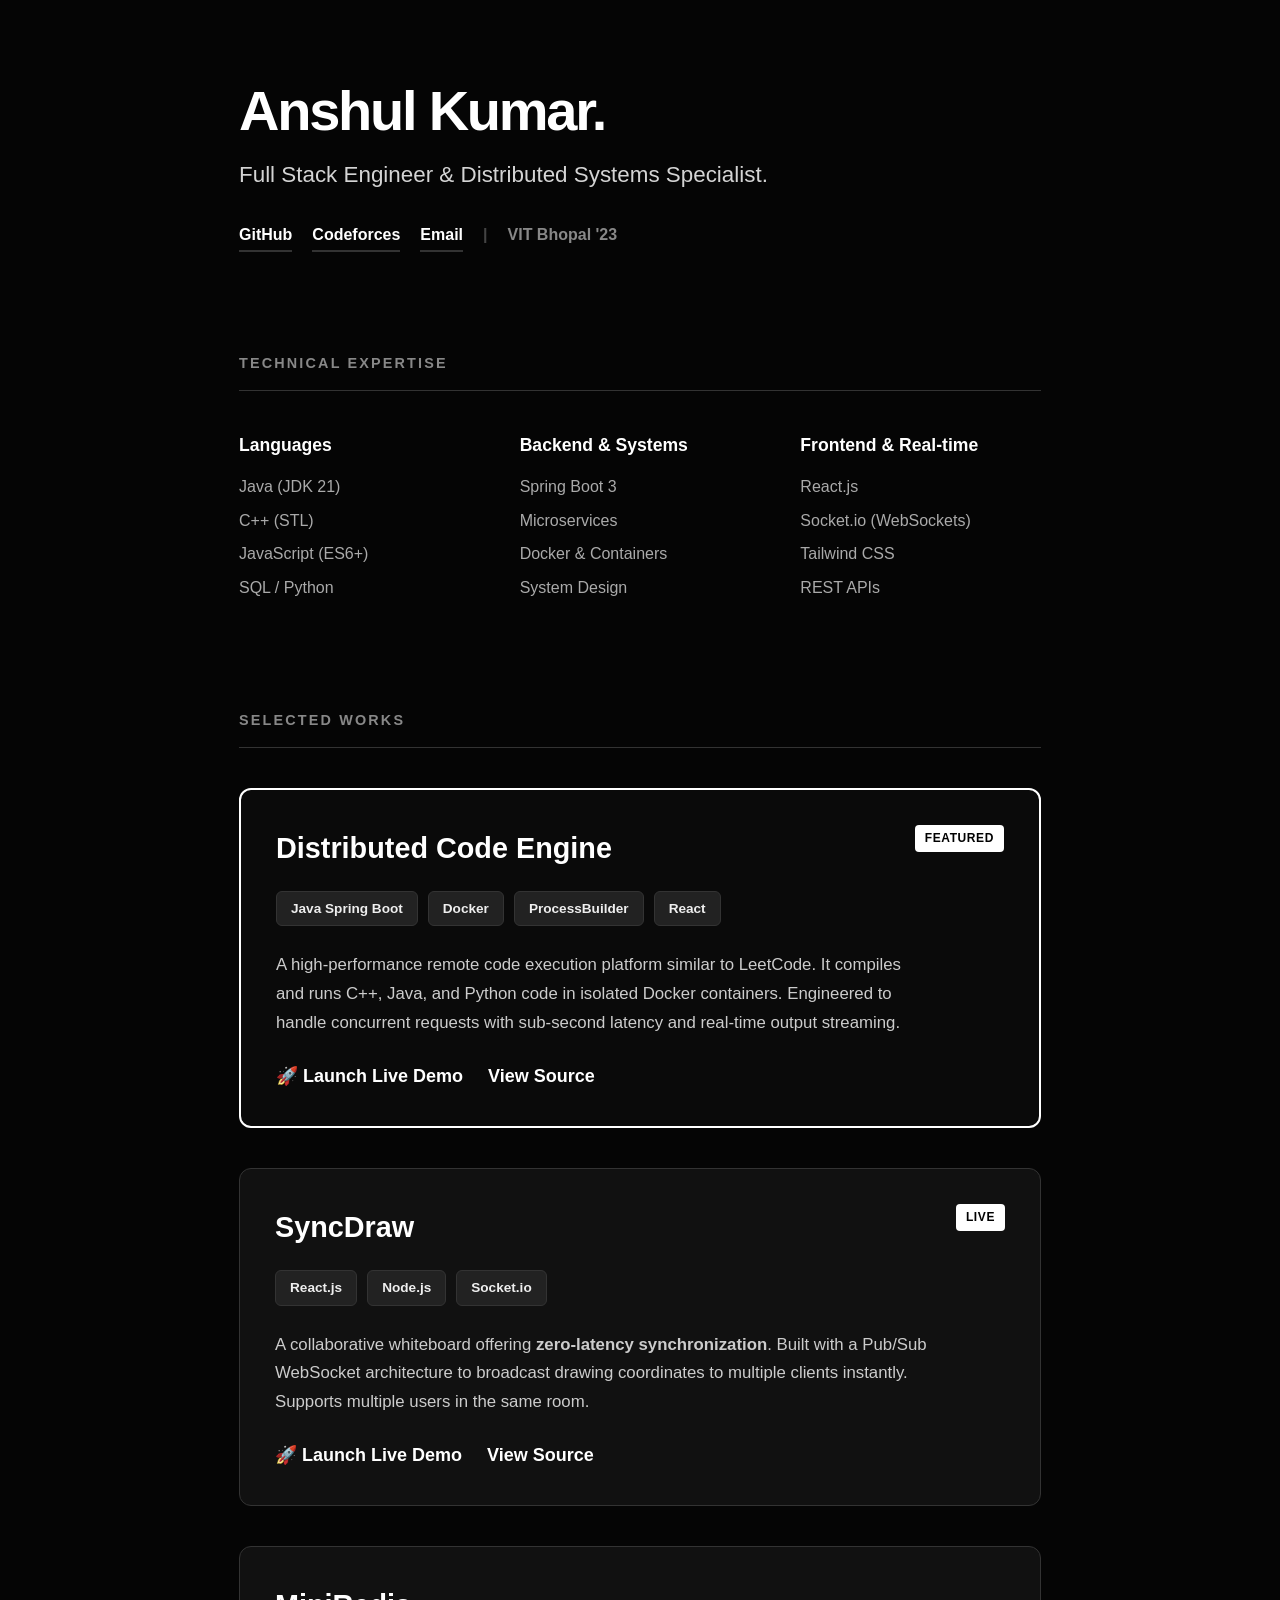
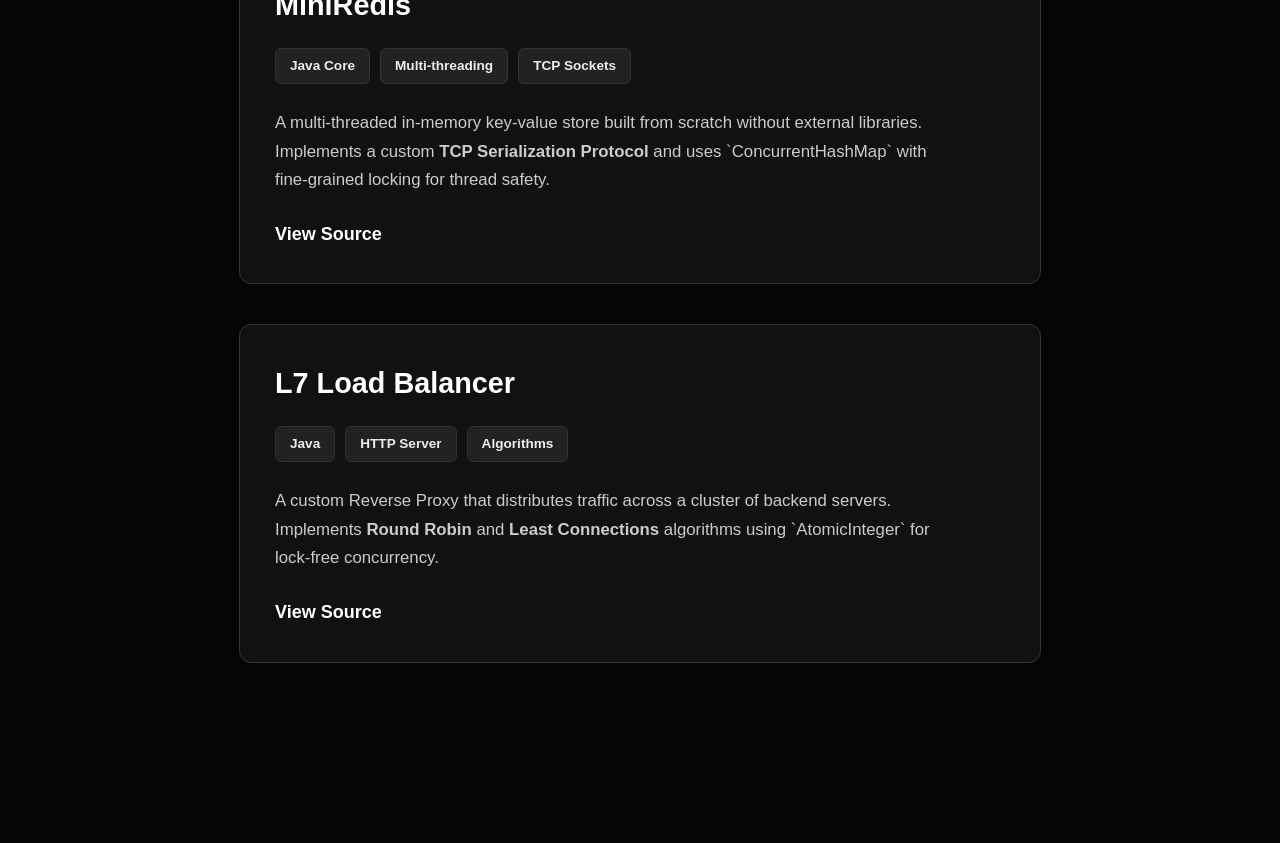
==== index.html @ cb2b5a04 "Add live links to projects" ====
<!DOCTYPE html>
<html lang="en">
<head>
    <meta charset="UTF-8">
    <meta name="viewport" content="width=device-width, initial-scale=1.0">
    <title>Anshul Kumar | Systems Engineer</title>
    <style>
        :root {
            /* HIGH CONTRAST THEME */
            --bg: #050505;
            --surface: #111111;
            --text-main: #ffffff;
            --text-secondary: #d4d4d4; /* Lighter grey for better visibility */
            --border: #333333;
            --accent: #ffffff; /* Stark white accent */
        }
        
        * { box-sizing: border-box; }

        body {
            background-color: var(--bg);
            color: var(--text-main);
            /* SYSTEM FONTS - THICKER WEIGHTS */
            font-family: -apple-system, BlinkMacSystemFont, "Segoe UI", Roboto, Helvetica, Arial, sans-serif;
            margin: 0;
            line-height: 1.6;
            font-size: 18px; /* Bigger base size */
            -webkit-font-smoothing: antialiased;
        }

        .container {
            max-width: 850px;
            margin: 0 auto;
            padding: 80px 24px;
        }

        /* --- HERO SECTION --- */
        header { margin-bottom: 100px; }
        
        h1 { 
            font-size: 3.5rem; 
            letter-spacing: -0.04em; 
            margin: 0 0 15px 0; 
            font-weight: 800; /* Extra Bold */
            line-height: 1.1;
        }

        .role {
            font-size: 1.4rem;
            color: var(--text-secondary);
            margin-bottom: 30px;
            font-weight: 500;
        }

        .social-row {
            display: flex;
            gap: 20px;
            font-size: 1rem;
            font-weight: 600;
        }

        .social-link {
            color: var(--text-main);
            text-decoration: none;
            border-bottom: 2px solid #333;
            padding-bottom: 2px;
            transition: border-color 0.2s;
        }
        .social-link:hover { border-color: #fff; }

        /* --- SECTIONS --- */
        section { margin-bottom: 100px; }
        
        h2 {
            font-size: 0.9rem;
            text-transform: uppercase;
            letter-spacing: 0.15em;
            color: #888;
            margin-bottom: 40px;
            border-bottom: 1px solid #333;
            padding-bottom: 15px;
            font-weight: 700;
        }

        /* --- SKILLS GRID (Categorized) --- */
        .skills-container {
            display: grid;
            grid-template-columns: repeat(auto-fit, minmax(200px, 1fr));
            gap: 40px;
        }
        .skill-group h3 {
            font-size: 1.1rem;
            margin: 0 0 15px 0;
            color: #fff;
        }
        .skill-list {
            list-style: none;
            padding: 0;
            margin: 0;
            color: #aaa;
            font-size: 1rem;
        }
        .skill-list li { margin-bottom: 8px; }

        /* --- PROJECTS (WIDE CARDS) --- */
        .project-list {
            display: flex;
            flex-direction: column;
            gap: 40px;
        }

        .project-card {
            background: var(--surface);
            border: 1px solid var(--border);
            padding: 35px;
            border-radius: 12px;
            transition: transform 0.2s ease;
        }

        /* FEATURED PROJECT STYLE */
        .project-card.featured {
            border: 2px solid #fff; /* White border for emphasis */
            background: #0a0a0a;
        }

        .project-header {
            display: flex;
            justify-content: space-between;
            align-items: flex-start;
            margin-bottom: 20px;
            flex-wrap: wrap;
            gap: 10px;
        }

        .project-title {
            font-size: 1.8rem;
            font-weight: 700;
            margin: 0;
            color: #fff;
        }

        .badge {
            background: #fff;
            color: #000;
            padding: 4px 10px;
            border-radius: 4px;
            font-size: 0.75rem;
            font-weight: 800;
            text-transform: uppercase;
            letter-spacing: 0.05em;
        }

        .project-desc {
            font-size: 1.05rem; /* Larger reading text */
            color: #ccc; /* High contrast grey */
            margin-bottom: 25px;
            max-width: 90%;
            line-height: 1.7;
        }

        /* TECH STACK TAGS */
        .tags {
            display: flex;
            flex-wrap: wrap;
            gap: 10px;
            margin-bottom: 25px;
        }
        .tag {
            background: #222;
            color: #eee;
            padding: 6px 14px;
            border-radius: 6px;
            font-size: 0.85rem;
            font-weight: 600;
            border: 1px solid #333;
        }

        /* LINKS */
        .links {
            display: flex;
            gap: 25px;
            font-weight: 700;
        }
        .links a {
            color: #fff;
            text-decoration: none;
            display: flex;
            align-items: center;
            gap: 5px;
        }
        .links a:hover { text-decoration: underline; }

        /* MOBILE TWEAKS */
        @media (max-width: 600px) {
            h1 { font-size: 2.5rem; }
            .project-header { flex-direction: column; }
        }

    </style>
</head>
<body>

<div class="container">

    <header>
        <h1>Anshul Kumar.</h1>
        <div class="role">Full Stack Engineer & Distributed Systems Specialist.</div>
        
        <div class="social-row">
            <a href="https://github.com/anshullakra007" class="social-link" target="_blank">GitHub</a>
            <a href="https://codeforces.com/profile/anshullakra8" class="social-link" target="_blank">Codeforces</a>
            <a href="mailto:anshul.23bcy10237@vitbhopal.ac.in" class="social-link">Email</a>
            <span style="color: #444;">|</span>
            <span style="color: #888;">VIT Bhopal '23</span>
        </div>
    </header>

    <section>
        <h2>Technical Expertise</h2>
        <div class="skills-container">
            <div class="skill-group">
                <h3>Languages</h3>
                <ul class="skill-list">
                    <li>Java (JDK 21)</li>
                    <li>C++ (STL)</li>
                    <li>JavaScript (ES6+)</li>
                    <li>SQL / Python</li>
                </ul>
            </div>
            <div class="skill-group">
                <h3>Backend & Systems</h3>
                <ul class="skill-list">
                    <li>Spring Boot 3</li>
                    <li>Microservices</li>
                    <li>Docker & Containers</li>
                    <li>System Design</li>
                </ul>
            </div>
            <div class="skill-group">
                <h3>Frontend & Real-time</h3>
                <ul class="skill-list">
                    <li>React.js</li>
                    <li>Socket.io (WebSockets)</li>
                    <li>Tailwind CSS</li>
                    <li>REST APIs</li>
                </ul>
            </div>
        </div>
    </section>

    <section>
        <h2>Selected Works</h2>
        <div class="project-list">

            <div class="project-card featured">
                <div class="project-header">
                    <h3 class="project-title">Distributed Code Engine</h3>
                    <span class="badge">Featured</span>
                </div>
                <div class="tags">
                    <span class="tag">Java Spring Boot</span>
                    <span class="tag">Docker</span>
                    <span class="tag">ProcessBuilder</span>
                    <span class="tag">React</span>
                </div>
                <p class="project-desc">
                    A high-performance remote code execution platform similar to LeetCode. 
                    It compiles and runs C++, Java, and Python code in isolated Docker containers. 
                    Engineered to handle concurrent requests with sub-second latency and real-time output streaming.
                </p>
                <div class="links">
                    <a href="https://distributed-code-execution-engine.vercel.app/" target="_blank">🚀 Launch Live Demo</a>
                    <a href="https://github.com/anshullakra007/Distributed-Code-Execution-Engine" target="_blank">View Source</a>
                </div>
            </div>

            <div class="project-card">
                <div class="project-header">
                    <h3 class="project-title">SyncDraw</h3>
                    <span class="badge">Live</span>
                </div>
                <div class="tags">
                    <span class="tag">React.js</span>
                    <span class="tag">Node.js</span>
                    <span class="tag">Socket.io</span>
                </div>
                <p class="project-desc">
                    A collaborative whiteboard offering <strong>zero-latency synchronization</strong>. 
                    Built with a Pub/Sub WebSocket architecture to broadcast drawing coordinates to multiple clients instantly.
                    Supports multiple users in the same room.
                </p>
                <div class="links">
                    <a href="https://sync-draw-eight.vercel.app/" target="_blank">🚀 Launch Live Demo</a>
                    <a href="https://github.com/anshullakra007/syncdraw" target="_blank">View Source</a>
                </div>
            </div>

            <div class="project-card">
                <div class="project-header">
                    <h3 class="project-title">MiniRedis</h3>
                </div>
                <div class="tags">
                    <span class="tag">Java Core</span>
                    <span class="tag">Multi-threading</span>
                    <span class="tag">TCP Sockets</span>
                </div>
                <p class="project-desc">
                    A multi-threaded in-memory key-value store built from scratch without external libraries. 
                    Implements a custom <strong>TCP Serialization Protocol</strong> and uses `ConcurrentHashMap` with fine-grained locking for thread safety.
                </p>
                <div class="links">
                    <a href="https://github.com/anshullakra007/MiniRedis" target="_blank">View Source</a>
                </div>
            </div>

            <div class="project-card">
                <div class="project-header">
                    <h3 class="project-title">L7 Load Balancer</h3>
                </div>
                <div class="tags">
                    <span class="tag">Java</span>
                    <span class="tag">HTTP Server</span>
                    <span class="tag">Algorithms</span>
                </div>
                <p class="project-desc">
                    A custom Reverse Proxy that distributes traffic across a cluster of backend servers.
                    Implements <strong>Round Robin</strong> and <strong>Least Connections</strong> algorithms using `AtomicInteger` for lock-free concurrency.
                </p>
                <div class="links">
                    <a href="https://github.com/anshullakra007/LoadBalancer" target="_blank">View Source</a>
                </div>
            </div>

        </div>
    </section>

</div>

</body>
</html>
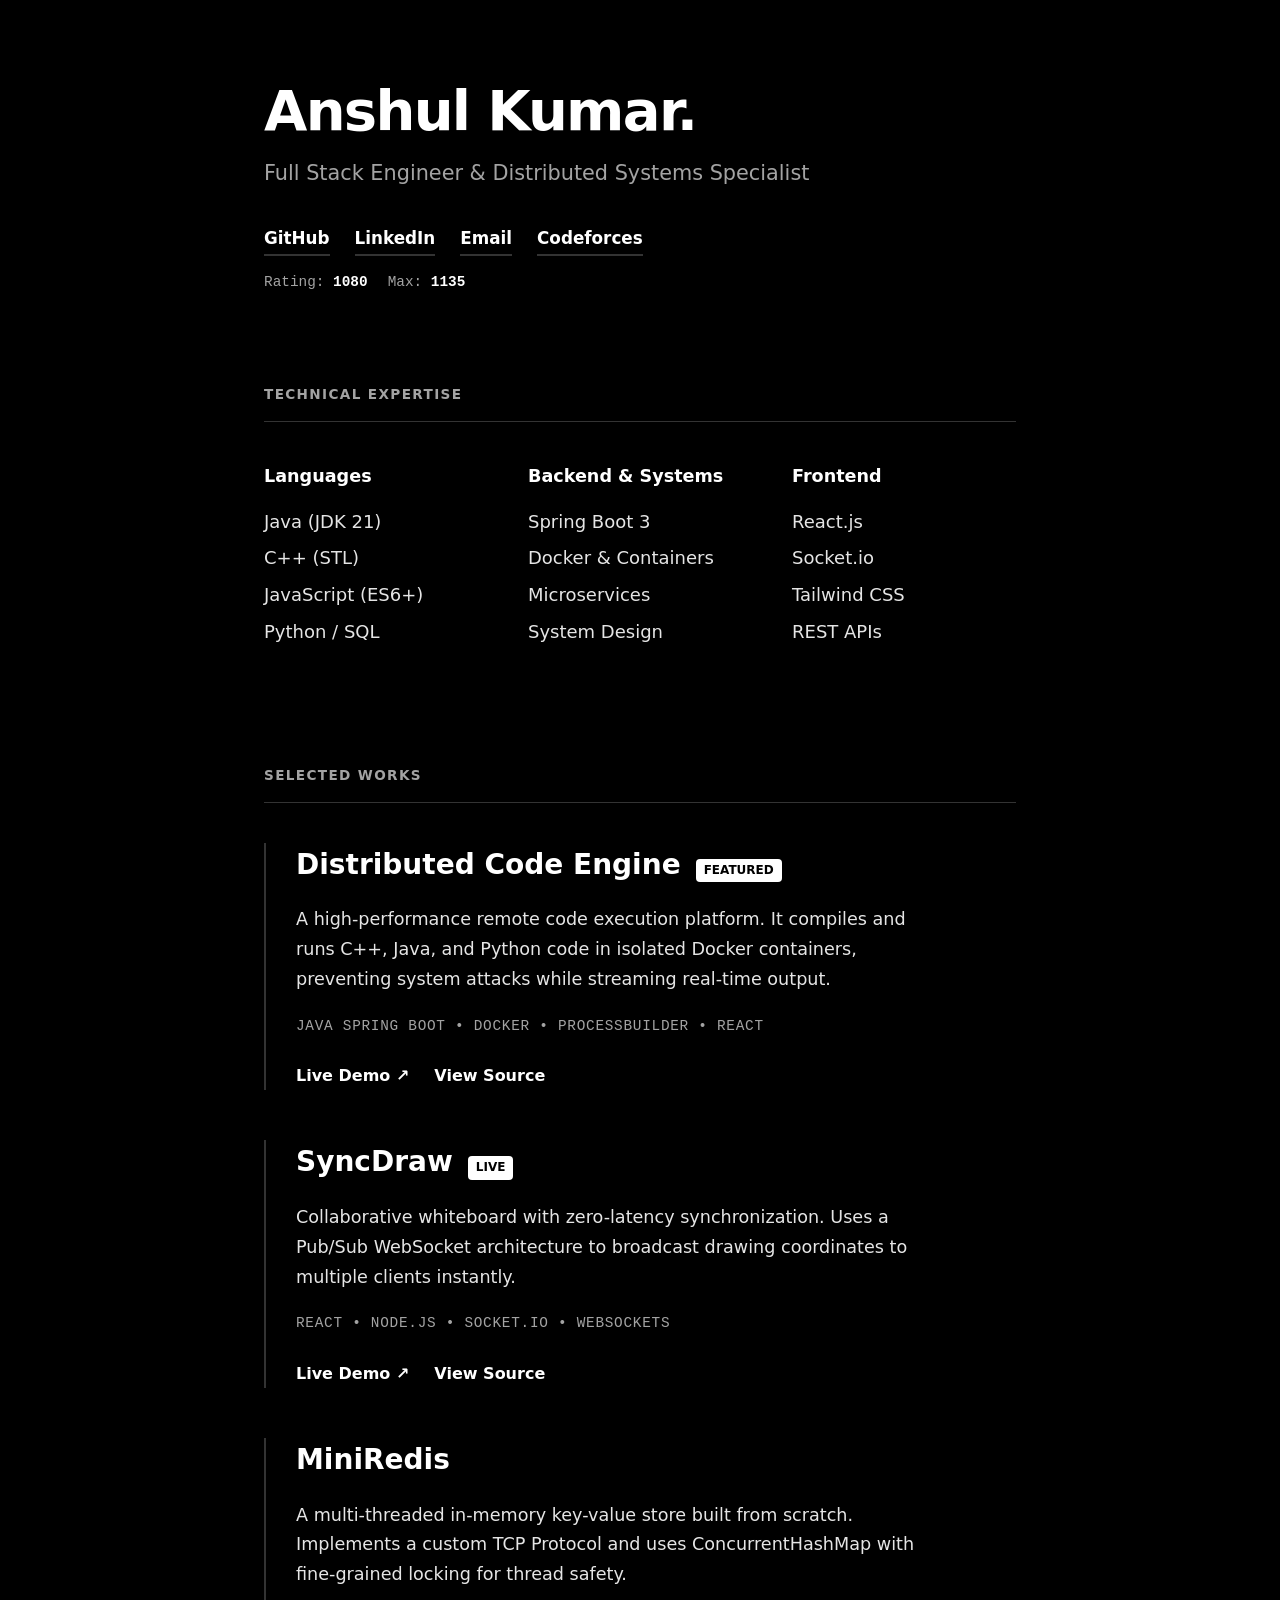
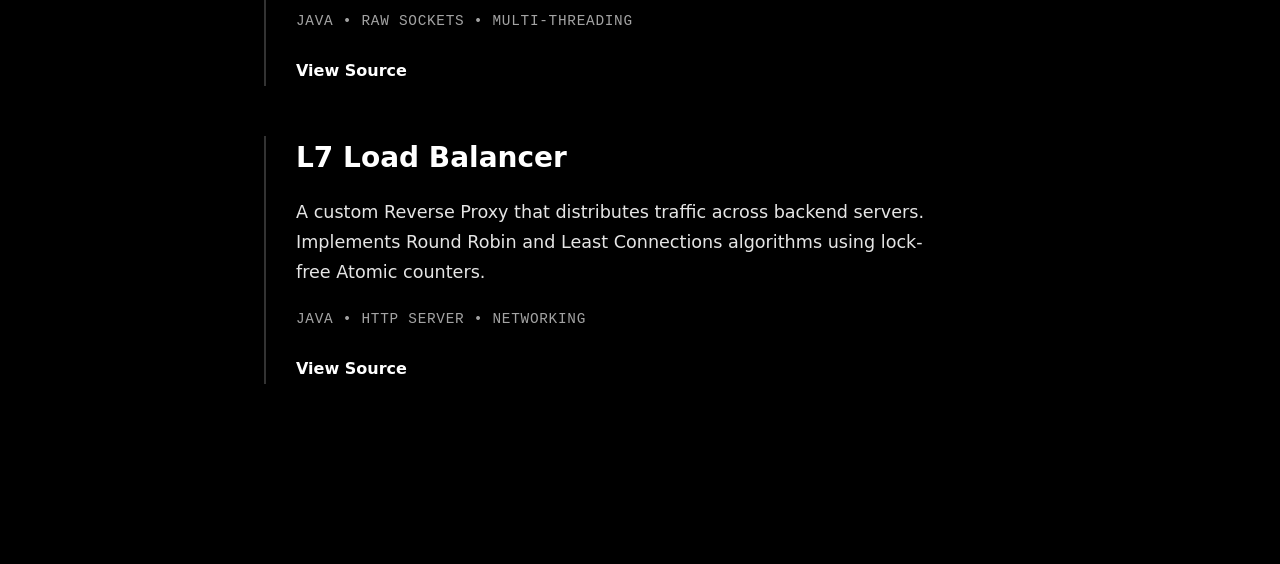
==== commit a63f71f5: "Add live links to projects" ====
--- a/index.html
+++ b/index.html
@@ -6,13 +6,14 @@
     <title>Anshul Kumar | Systems Engineer</title>
     <style>
         :root {
-            /* HIGH CONTRAST THEME */
-            --bg: #050505;
+            /* PURE MONOCHROME THEME */
+            --bg: #000000;
             --surface: #111111;
             --text-main: #ffffff;
-            --text-secondary: #d4d4d4; /* Lighter grey for better visibility */
+            --text-secondary: #e5e5e5; /* Brightened for readability */
+            --text-muted: #a3a3a3;
             --border: #333333;
-            --accent: #ffffff; /* Stark white accent */
+            --accent: #ffffff;
         }
         
         * { box-sizing: border-box; }
@@ -20,42 +21,53 @@
         body {
             background-color: var(--bg);
             color: var(--text-main);
-            /* SYSTEM FONTS - THICKER WEIGHTS */
-            font-family: -apple-system, BlinkMacSystemFont, "Segoe UI", Roboto, Helvetica, Arial, sans-serif;
+            /* SYSTEM FONTS - OPTIMIZED FOR READABILITY */
+            font-family: system-ui, -apple-system, BlinkMacSystemFont, "Segoe UI", Roboto, sans-serif;
             margin: 0;
             line-height: 1.6;
-            font-size: 18px; /* Bigger base size */
+            font-size: 18px;
             -webkit-font-smoothing: antialiased;
+            -moz-osx-font-smoothing: grayscale;
         }
 
         .container {
-            max-width: 850px;
+            max-width: 800px;
             margin: 0 auto;
             padding: 80px 24px;
         }
 
-        /* --- HERO SECTION --- */
-        header { margin-bottom: 100px; }
+        /* --- TYPOGRAPHY UTILS --- */
+        h1, h2, h3 { color: var(--text-main); margin: 0; }
+        
+        /* Forces thicker text globally */
+        p, li, span, div { font-weight: 500; } 
+        h1 { font-weight: 800; }
+        h2 { font-weight: 700; }
+        h3 { font-weight: 700; }
+
+        /* --- HEADER --- */
+        header { margin-bottom: 90px; }
         
         h1 { 
             font-size: 3.5rem; 
-            letter-spacing: -0.04em; 
-            margin: 0 0 15px 0; 
-            font-weight: 800; /* Extra Bold */
+            letter-spacing: -0.03em; 
+            margin-bottom: 15px; 
             line-height: 1.1;
         }
 
         .role {
-            font-size: 1.4rem;
-            color: var(--text-secondary);
-            margin-bottom: 30px;
+            font-size: 1.3rem;
+            color: var(--text-muted);
+            margin-bottom: 35px;
             font-weight: 500;
         }
 
+        /* CONTACT LINKS ROW */
         .social-row {
             display: flex;
-            gap: 20px;
-            font-size: 1rem;
+            flex-wrap: wrap;
+            gap: 25px;
+            font-size: 1.05rem;
             font-weight: 600;
         }
 
@@ -68,132 +80,118 @@
         }
         .social-link:hover { border-color: #fff; }
 
+        /* CODEFORCES LIVE STATS */
+        .cf-stats {
+            margin-top: 15px;
+            font-size: 0.9rem;
+            color: var(--text-muted);
+            display: flex;
+            gap: 20px;
+            font-family: monospace; /* Monospace specifically for data */
+        }
+        .stat-value { color: var(--text-main); font-weight: 700; }
+
         /* --- SECTIONS --- */
         section { margin-bottom: 100px; }
         
         h2 {
-            font-size: 0.9rem;
+            font-size: 0.85rem;
             text-transform: uppercase;
-            letter-spacing: 0.15em;
-            color: #888;
+            letter-spacing: 0.1em;
+            color: var(--text-muted);
             margin-bottom: 40px;
             border-bottom: 1px solid #333;
             padding-bottom: 15px;
-            font-weight: 700;
-        }
-
-        /* --- SKILLS GRID (Categorized) --- */
-        .skills-container {
+        }
+
+        /* --- SKILLS --- */
+        .skills-grid {
             display: grid;
-            grid-template-columns: repeat(auto-fit, minmax(200px, 1fr));
+            grid-template-columns: repeat(auto-fit, minmax(220px, 1fr));
             gap: 40px;
         }
-        .skill-group h3 {
+        .skill-category h3 {
             font-size: 1.1rem;
-            margin: 0 0 15px 0;
-            color: #fff;
+            margin-bottom: 15px;
         }
         .skill-list {
             list-style: none;
             padding: 0;
-            margin: 0;
-            color: #aaa;
-            font-size: 1rem;
+            color: var(--text-secondary);
         }
         .skill-list li { margin-bottom: 8px; }
 
-        /* --- PROJECTS (WIDE CARDS) --- */
+        /* --- PROJECTS --- */
         .project-list {
             display: flex;
             flex-direction: column;
-            gap: 40px;
+            gap: 50px;
         }
 
         .project-card {
-            background: var(--surface);
-            border: 1px solid var(--border);
-            padding: 35px;
-            border-radius: 12px;
-            transition: transform 0.2s ease;
-        }
-
-        /* FEATURED PROJECT STYLE */
-        .project-card.featured {
-            border: 2px solid #fff; /* White border for emphasis */
-            background: #0a0a0a;
+            /* Minimalist Card: No background, just clean layout */
+            border-left: 2px solid #333;
+            padding-left: 30px;
+            transition: border-color 0.2s;
+        }
+        
+        .project-card:hover {
+            border-left-color: #fff;
         }
 
         .project-header {
             display: flex;
-            justify-content: space-between;
-            align-items: flex-start;
-            margin-bottom: 20px;
-            flex-wrap: wrap;
-            gap: 10px;
-        }
-
-        .project-title {
-            font-size: 1.8rem;
-            font-weight: 700;
-            margin: 0;
-            color: #fff;
-        }
-
-        .badge {
+            align-items: baseline;
+            gap: 15px;
+            margin-bottom: 15px;
+        }
+
+        .project-title { font-size: 1.75rem; }
+        
+        .featured-badge {
+            font-size: 0.75rem;
             background: #fff;
             color: #000;
-            padding: 4px 10px;
+            padding: 2px 8px;
             border-radius: 4px;
-            font-size: 0.75rem;
             font-weight: 800;
             text-transform: uppercase;
+        }
+
+        .project-desc {
+            font-size: 1.1rem;
+            color: var(--text-secondary); /* High contrast */
+            margin-bottom: 20px;
+            max-width: 650px;
+            line-height: 1.7;
+        }
+
+        .tech-stack {
+            font-size: 0.9rem;
+            font-family: monospace;
+            color: var(--text-muted);
+            margin-bottom: 25px;
+            text-transform: uppercase;
             letter-spacing: 0.05em;
         }
 
-        .project-desc {
-            font-size: 1.05rem; /* Larger reading text */
-            color: #ccc; /* High contrast grey */
-            margin-bottom: 25px;
-            max-width: 90%;
-            line-height: 1.7;
-        }
-
-        /* TECH STACK TAGS */
-        .tags {
-            display: flex;
-            flex-wrap: wrap;
-            gap: 10px;
-            margin-bottom: 25px;
-        }
-        .tag {
-            background: #222;
-            color: #eee;
-            padding: 6px 14px;
-            border-radius: 6px;
-            font-size: 0.85rem;
-            font-weight: 600;
-            border: 1px solid #333;
-        }
-
-        /* LINKS */
         .links {
             display: flex;
             gap: 25px;
+        }
+        .link-btn {
+            color: var(--text-main);
+            text-decoration: none;
             font-weight: 700;
-        }
-        .links a {
-            color: #fff;
-            text-decoration: none;
-            display: flex;
-            align-items: center;
-            gap: 5px;
-        }
-        .links a:hover { text-decoration: underline; }
-
-        /* MOBILE TWEAKS */
+            font-size: 1rem;
+            border-bottom: 2px solid transparent;
+        }
+        .link-btn:hover { border-bottom-color: #fff; }
+        
+        /* Mobile adjustment */
         @media (max-width: 600px) {
             h1 { font-size: 2.5rem; }
-            .project-header { flex-direction: column; }
+            .project-card { padding-left: 20px; border-left-width: 2px; }
         }
 
     </style>
@@ -204,43 +202,47 @@
 
     <header>
         <h1>Anshul Kumar.</h1>
-        <div class="role">Full Stack Engineer & Distributed Systems Specialist.</div>
+        <div class="role">Full Stack Engineer & Distributed Systems Specialist</div>
         
         <div class="social-row">
             <a href="https://github.com/anshullakra007" class="social-link" target="_blank">GitHub</a>
+            <a href="https://www.linkedin.com/in/anshulkumar07/" class="social-link" target="_blank">LinkedIn</a>
+            <a href="mailto:anshullakra8@gmail.com" class="social-link">Email</a>
             <a href="https://codeforces.com/profile/anshullakra8" class="social-link" target="_blank">Codeforces</a>
-            <a href="mailto:anshul.23bcy10237@vitbhopal.ac.in" class="social-link">Email</a>
-            <span style="color: #444;">|</span>
-            <span style="color: #888;">VIT Bhopal '23</span>
+        </div>
+
+        <div class="cf-stats">
+            <span>Rating: <span id="cf-rating" class="stat-value">Loading...</span></span>
+            <span>Max: <span id="cf-max" class="stat-value">-</span></span>
         </div>
     </header>
 
     <section>
         <h2>Technical Expertise</h2>
-        <div class="skills-container">
-            <div class="skill-group">
+        <div class="skills-grid">
+            <div class="skill-category">
                 <h3>Languages</h3>
                 <ul class="skill-list">
                     <li>Java (JDK 21)</li>
                     <li>C++ (STL)</li>
                     <li>JavaScript (ES6+)</li>
-                    <li>SQL / Python</li>
+                    <li>Python / SQL</li>
                 </ul>
             </div>
-            <div class="skill-group">
+            <div class="skill-category">
                 <h3>Backend & Systems</h3>
                 <ul class="skill-list">
                     <li>Spring Boot 3</li>
+                    <li>Docker & Containers</li>
                     <li>Microservices</li>
-                    <li>Docker & Containers</li>
                     <li>System Design</li>
                 </ul>
             </div>
-            <div class="skill-group">
-                <h3>Frontend & Real-time</h3>
+            <div class="skill-category">
+                <h3>Frontend</h3>
                 <ul class="skill-list">
                     <li>React.js</li>
-                    <li>Socket.io (WebSockets)</li>
+                    <li>Socket.io</li>
                     <li>Tailwind CSS</li>
                     <li>REST APIs</li>
                 </ul>
@@ -252,46 +254,33 @@
         <h2>Selected Works</h2>
         <div class="project-list">
 
-            <div class="project-card featured">
+            <div class="project-card">
                 <div class="project-header">
                     <h3 class="project-title">Distributed Code Engine</h3>
-                    <span class="badge">Featured</span>
-                </div>
-                <div class="tags">
-                    <span class="tag">Java Spring Boot</span>
-                    <span class="tag">Docker</span>
-                    <span class="tag">ProcessBuilder</span>
-                    <span class="tag">React</span>
+                    <span class="featured-badge">Featured</span>
                 </div>
                 <p class="project-desc">
-                    A high-performance remote code execution platform similar to LeetCode. 
-                    It compiles and runs C++, Java, and Python code in isolated Docker containers. 
-                    Engineered to handle concurrent requests with sub-second latency and real-time output streaming.
+                    A high-performance remote code execution platform. It compiles and runs C++, Java, and Python code in isolated Docker containers, preventing system attacks while streaming real-time output.
                 </p>
+                <div class="tech-stack">Java Spring Boot • Docker • ProcessBuilder • React</div>
                 <div class="links">
-                    <a href="https://distributed-code-execution-engine.vercel.app/" target="_blank">🚀 Launch Live Demo</a>
-                    <a href="https://github.com/anshullakra007/Distributed-Code-Execution-Engine" target="_blank">View Source</a>
+                    <a href="https://distributed-code-execution-engine.vercel.app/" target="_blank" class="link-btn">Live Demo ↗</a>
+                    <a href="https://github.com/anshullakra007/Distributed-Code-Execution-Engine" target="_blank" class="link-btn">View Source</a>
                 </div>
             </div>
 
             <div class="project-card">
                 <div class="project-header">
                     <h3 class="project-title">SyncDraw</h3>
-                    <span class="badge">Live</span>
-                </div>
-                <div class="tags">
-                    <span class="tag">React.js</span>
-                    <span class="tag">Node.js</span>
-                    <span class="tag">Socket.io</span>
+                    <span class="featured-badge">Live</span>
                 </div>
                 <p class="project-desc">
-                    A collaborative whiteboard offering <strong>zero-latency synchronization</strong>. 
-                    Built with a Pub/Sub WebSocket architecture to broadcast drawing coordinates to multiple clients instantly.
-                    Supports multiple users in the same room.
+                    Collaborative whiteboard with zero-latency synchronization. Uses a Pub/Sub WebSocket architecture to broadcast drawing coordinates to multiple clients instantly.
                 </p>
+                <div class="tech-stack">React • Node.js • Socket.io • WebSockets</div>
                 <div class="links">
-                    <a href="https://sync-draw-eight.vercel.app/" target="_blank">🚀 Launch Live Demo</a>
-                    <a href="https://github.com/anshullakra007/syncdraw" target="_blank">View Source</a>
+                    <a href="https://sync-draw-eight.vercel.app/" target="_blank" class="link-btn">Live Demo ↗</a>
+                    <a href="https://github.com/anshullakra007/syncdraw" target="_blank" class="link-btn">View Source</a>
                 </div>
             </div>
 
@@ -299,17 +288,12 @@
                 <div class="project-header">
                     <h3 class="project-title">MiniRedis</h3>
                 </div>
-                <div class="tags">
-                    <span class="tag">Java Core</span>
-                    <span class="tag">Multi-threading</span>
-                    <span class="tag">TCP Sockets</span>
-                </div>
                 <p class="project-desc">
-                    A multi-threaded in-memory key-value store built from scratch without external libraries. 
-                    Implements a custom <strong>TCP Serialization Protocol</strong> and uses `ConcurrentHashMap` with fine-grained locking for thread safety.
+                    A multi-threaded in-memory key-value store built from scratch. Implements a custom TCP Protocol and uses ConcurrentHashMap with fine-grained locking for thread safety.
                 </p>
+                <div class="tech-stack">Java • Raw Sockets • Multi-threading</div>
                 <div class="links">
-                    <a href="https://github.com/anshullakra007/MiniRedis" target="_blank">View Source</a>
+                    <a href="https://github.com/anshullakra007/MiniRedis" target="_blank" class="link-btn">View Source</a>
                 </div>
             </div>
 
@@ -317,17 +301,12 @@
                 <div class="project-header">
                     <h3 class="project-title">L7 Load Balancer</h3>
                 </div>
-                <div class="tags">
-                    <span class="tag">Java</span>
-                    <span class="tag">HTTP Server</span>
-                    <span class="tag">Algorithms</span>
-                </div>
                 <p class="project-desc">
-                    A custom Reverse Proxy that distributes traffic across a cluster of backend servers.
-                    Implements <strong>Round Robin</strong> and <strong>Least Connections</strong> algorithms using `AtomicInteger` for lock-free concurrency.
+                    A custom Reverse Proxy that distributes traffic across backend servers. Implements Round Robin and Least Connections algorithms using lock-free Atomic counters.
                 </p>
+                <div class="tech-stack">Java • HTTP Server • Networking</div>
                 <div class="links">
-                    <a href="https://github.com/anshullakra007/LoadBalancer" target="_blank">View Source</a>
+                    <a href="https://github.com/anshullakra007/LoadBalancer" target="_blank" class="link-btn">View Source</a>
                 </div>
             </div>
 
@@ -336,5 +315,24 @@
 
 </div>
 
+<script>
+    async function fetchCFStats() {
+        try {
+            const res = await fetch('https://codeforces.com/api/user.info?handles=anshullakra8');
+            const data = await res.json();
+            if(data.status === "OK") {
+                const user = data.result[0];
+                document.getElementById('cf-rating').innerText = user.rating || "N/A";
+                document.getElementById('cf-max').innerText = user.maxRating || "N/A";
+            }
+        } catch(err) {
+            console.error("Failed to fetch CF stats");
+            document.getElementById('cf-rating').innerText = "1080"; // Fallback based on your screenshot
+            document.getElementById('cf-max').innerText = "1135";
+        }
+    }
+    fetchCFStats();
+</script>
+
 </body>
 </html>
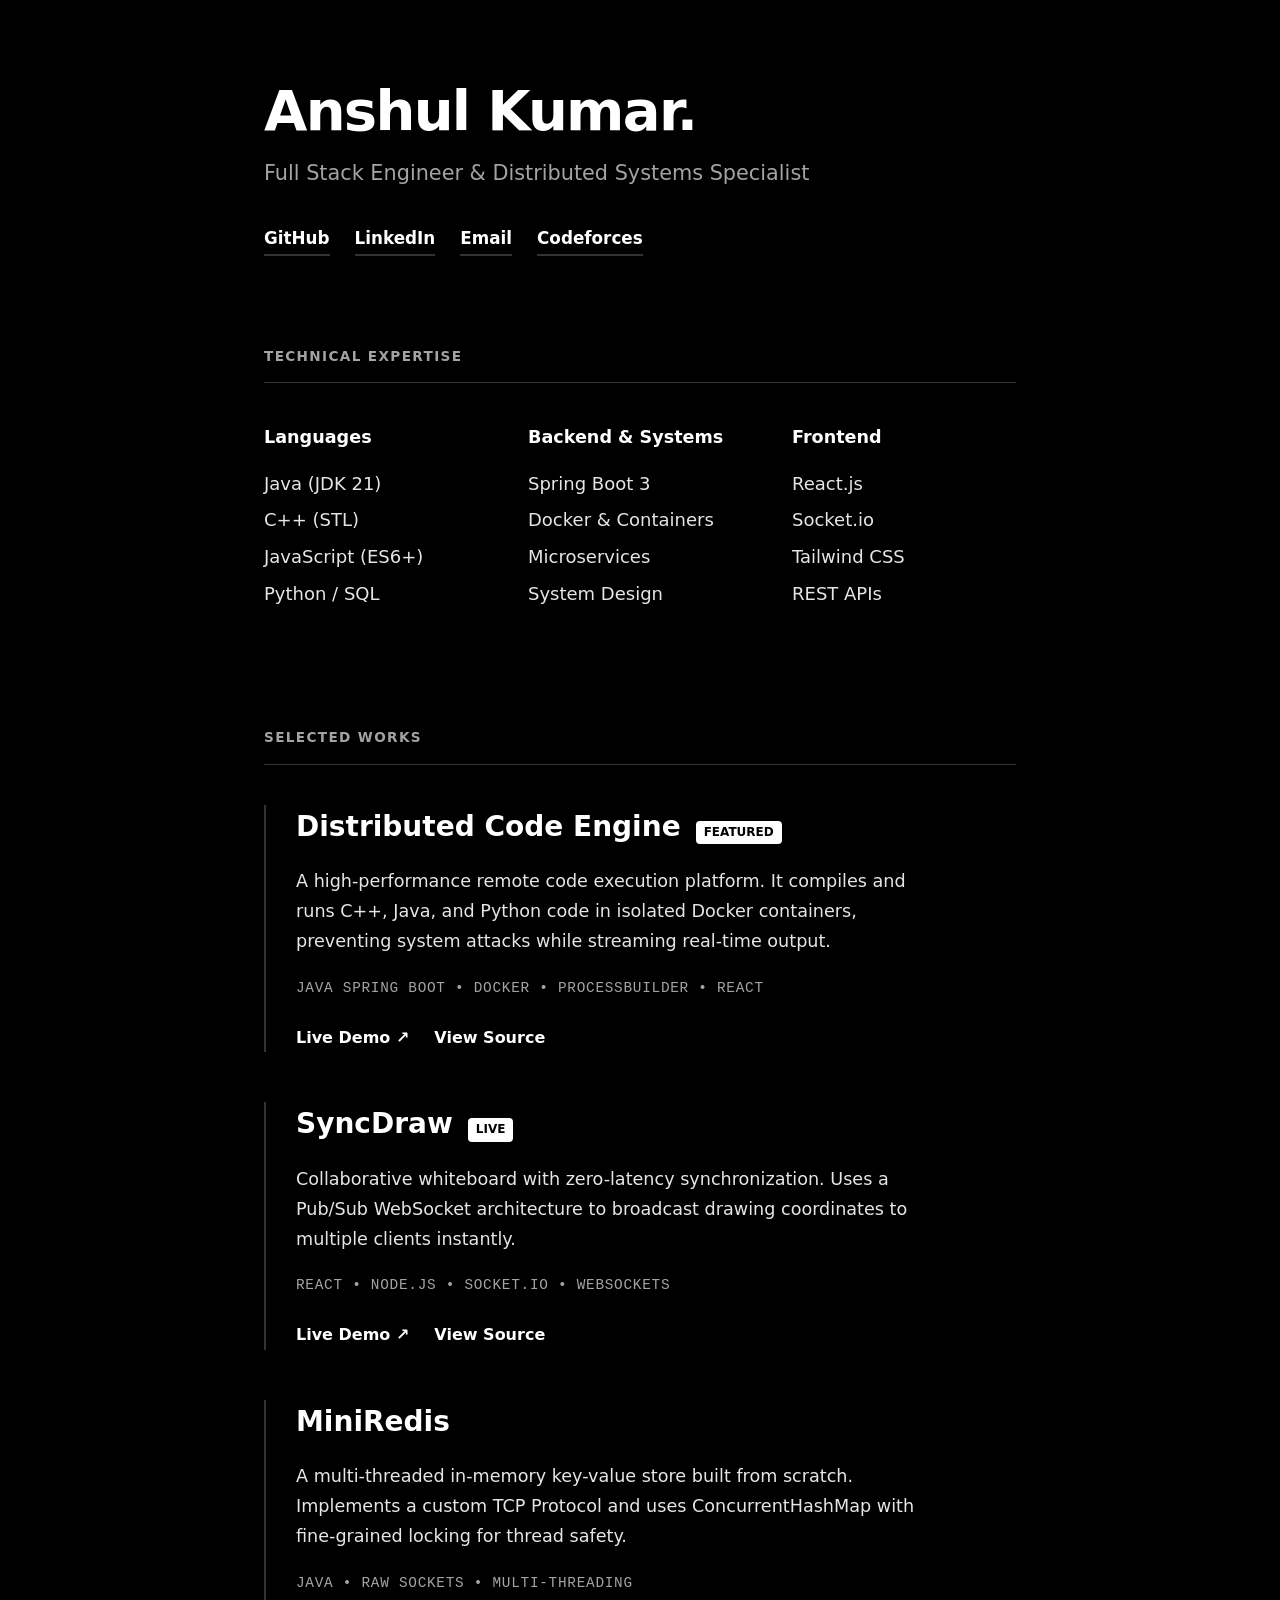
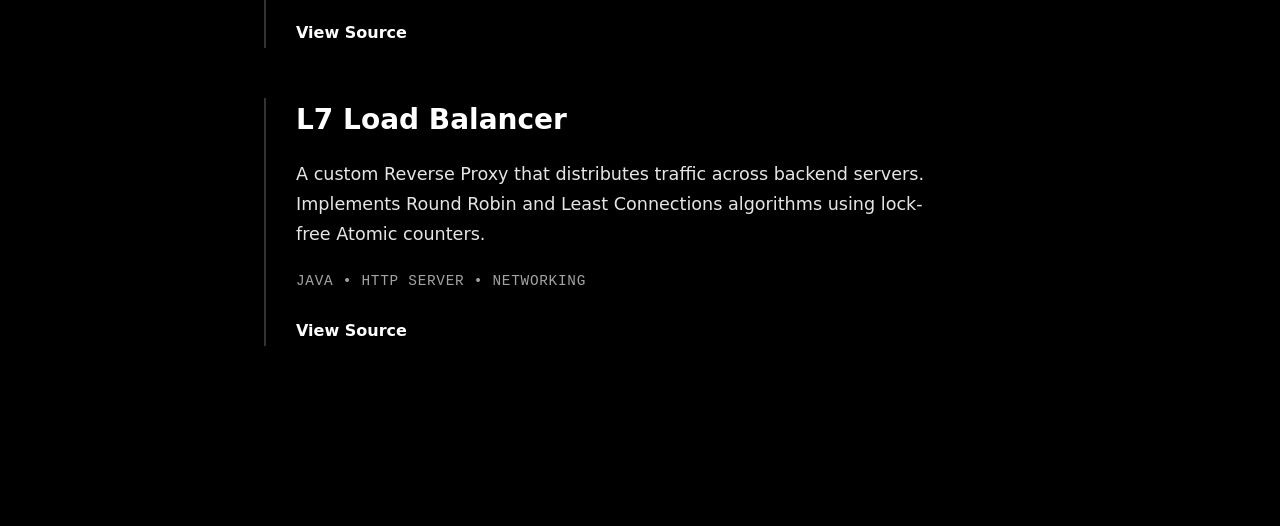
==== commit ee67d086: "Add live links to projects" ====
--- a/index.html
+++ b/index.html
@@ -10,7 +10,7 @@
             --bg: #000000;
             --surface: #111111;
             --text-main: #ffffff;
-            --text-secondary: #e5e5e5; /* Brightened for readability */
+            --text-secondary: #e5e5e5;
             --text-muted: #a3a3a3;
             --border: #333333;
             --accent: #ffffff;
@@ -21,7 +21,7 @@
         body {
             background-color: var(--bg);
             color: var(--text-main);
-            /* SYSTEM FONTS - OPTIMIZED FOR READABILITY */
+            /* THICKER SYSTEM FONTS */
             font-family: system-ui, -apple-system, BlinkMacSystemFont, "Segoe UI", Roboto, sans-serif;
             margin: 0;
             line-height: 1.6;
@@ -36,10 +36,10 @@
             padding: 80px 24px;
         }
 
-        /* --- TYPOGRAPHY UTILS --- */
+        /* --- TYPOGRAPHY --- */
         h1, h2, h3 { color: var(--text-main); margin: 0; }
         
-        /* Forces thicker text globally */
+        /* Force thicker weights for readability */
         p, li, span, div { font-weight: 500; } 
         h1 { font-weight: 800; }
         h2 { font-weight: 700; }
@@ -62,7 +62,7 @@
             font-weight: 500;
         }
 
-        /* CONTACT LINKS ROW */
+        /* CONTACT LINKS */
         .social-row {
             display: flex;
             flex-wrap: wrap;
@@ -79,17 +79,6 @@
             transition: border-color 0.2s;
         }
         .social-link:hover { border-color: #fff; }
-
-        /* CODEFORCES LIVE STATS */
-        .cf-stats {
-            margin-top: 15px;
-            font-size: 0.9rem;
-            color: var(--text-muted);
-            display: flex;
-            gap: 20px;
-            font-family: monospace; /* Monospace specifically for data */
-        }
-        .stat-value { color: var(--text-main); font-weight: 700; }
 
         /* --- SECTIONS --- */
         section { margin-bottom: 100px; }
@@ -129,7 +118,6 @@
         }
 
         .project-card {
-            /* Minimalist Card: No background, just clean layout */
             border-left: 2px solid #333;
             padding-left: 30px;
             transition: border-color 0.2s;
@@ -160,7 +148,7 @@
 
         .project-desc {
             font-size: 1.1rem;
-            color: var(--text-secondary); /* High contrast */
+            color: var(--text-secondary);
             margin-bottom: 20px;
             max-width: 650px;
             line-height: 1.7;
@@ -188,7 +176,6 @@
         }
         .link-btn:hover { border-bottom-color: #fff; }
         
-        /* Mobile adjustment */
         @media (max-width: 600px) {
             h1 { font-size: 2.5rem; }
             .project-card { padding-left: 20px; border-left-width: 2px; }
@@ -209,11 +196,6 @@
             <a href="https://www.linkedin.com/in/anshulkumar07/" class="social-link" target="_blank">LinkedIn</a>
             <a href="mailto:anshullakra8@gmail.com" class="social-link">Email</a>
             <a href="https://codeforces.com/profile/anshullakra8" class="social-link" target="_blank">Codeforces</a>
-        </div>
-
-        <div class="cf-stats">
-            <span>Rating: <span id="cf-rating" class="stat-value">Loading...</span></span>
-            <span>Max: <span id="cf-max" class="stat-value">-</span></span>
         </div>
     </header>
 
@@ -315,24 +297,5 @@
 
 </div>
 
-<script>
-    async function fetchCFStats() {
-        try {
-            const res = await fetch('https://codeforces.com/api/user.info?handles=anshullakra8');
-            const data = await res.json();
-            if(data.status === "OK") {
-                const user = data.result[0];
-                document.getElementById('cf-rating').innerText = user.rating || "N/A";
-                document.getElementById('cf-max').innerText = user.maxRating || "N/A";
-            }
-        } catch(err) {
-            console.error("Failed to fetch CF stats");
-            document.getElementById('cf-rating').innerText = "1080"; // Fallback based on your screenshot
-            document.getElementById('cf-max').innerText = "1135";
-        }
-    }
-    fetchCFStats();
-</script>
-
 </body>
 </html>
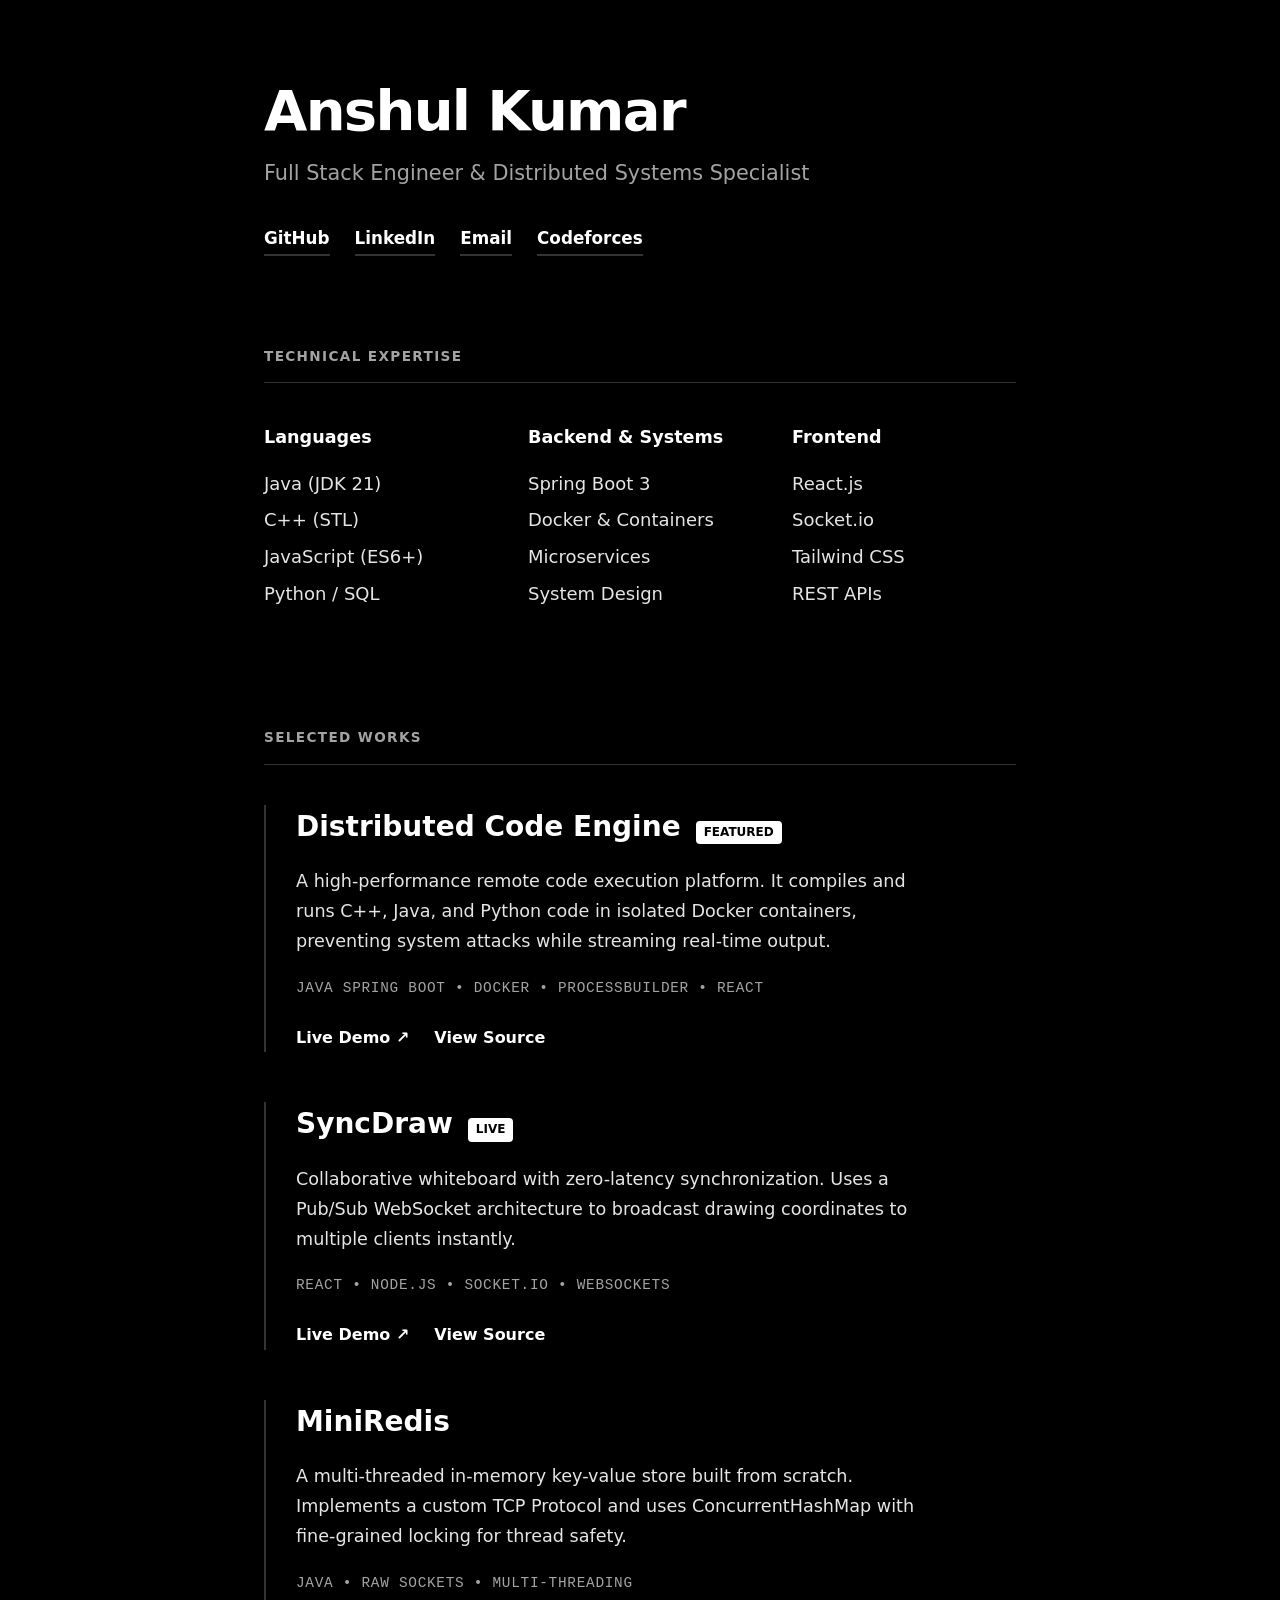
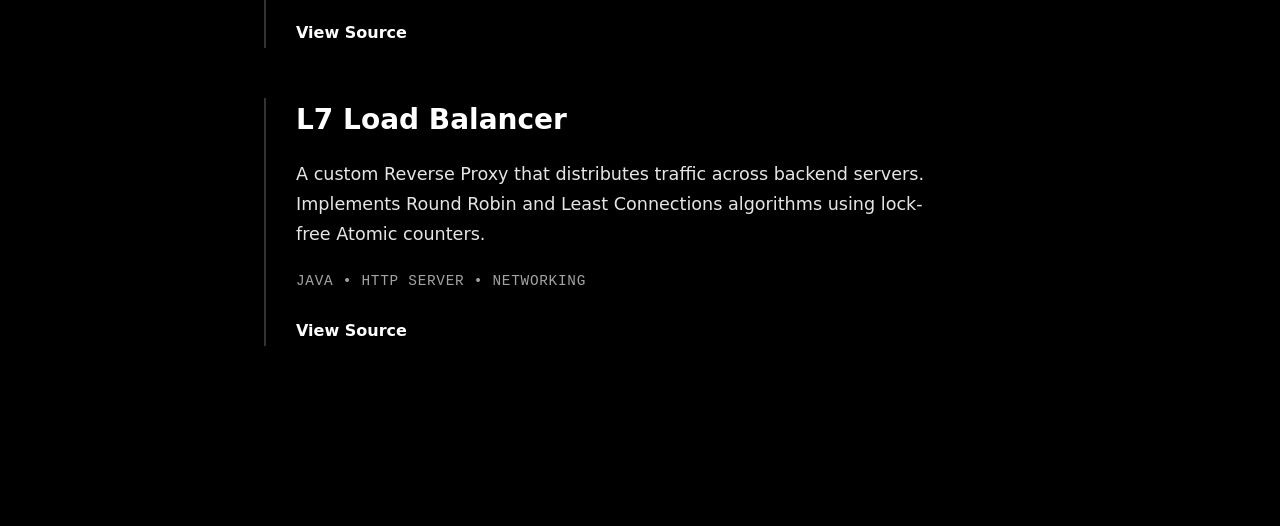
==== commit a1ca0db6: "Add live links to projects" ====
--- a/index.html
+++ b/index.html
@@ -188,7 +188,7 @@
 <div class="container">
 
     <header>
-        <h1>Anshul Kumar.</h1>
+        <h1>Anshul Kumar</h1>
         <div class="role">Full Stack Engineer & Distributed Systems Specialist</div>
         
         <div class="social-row">
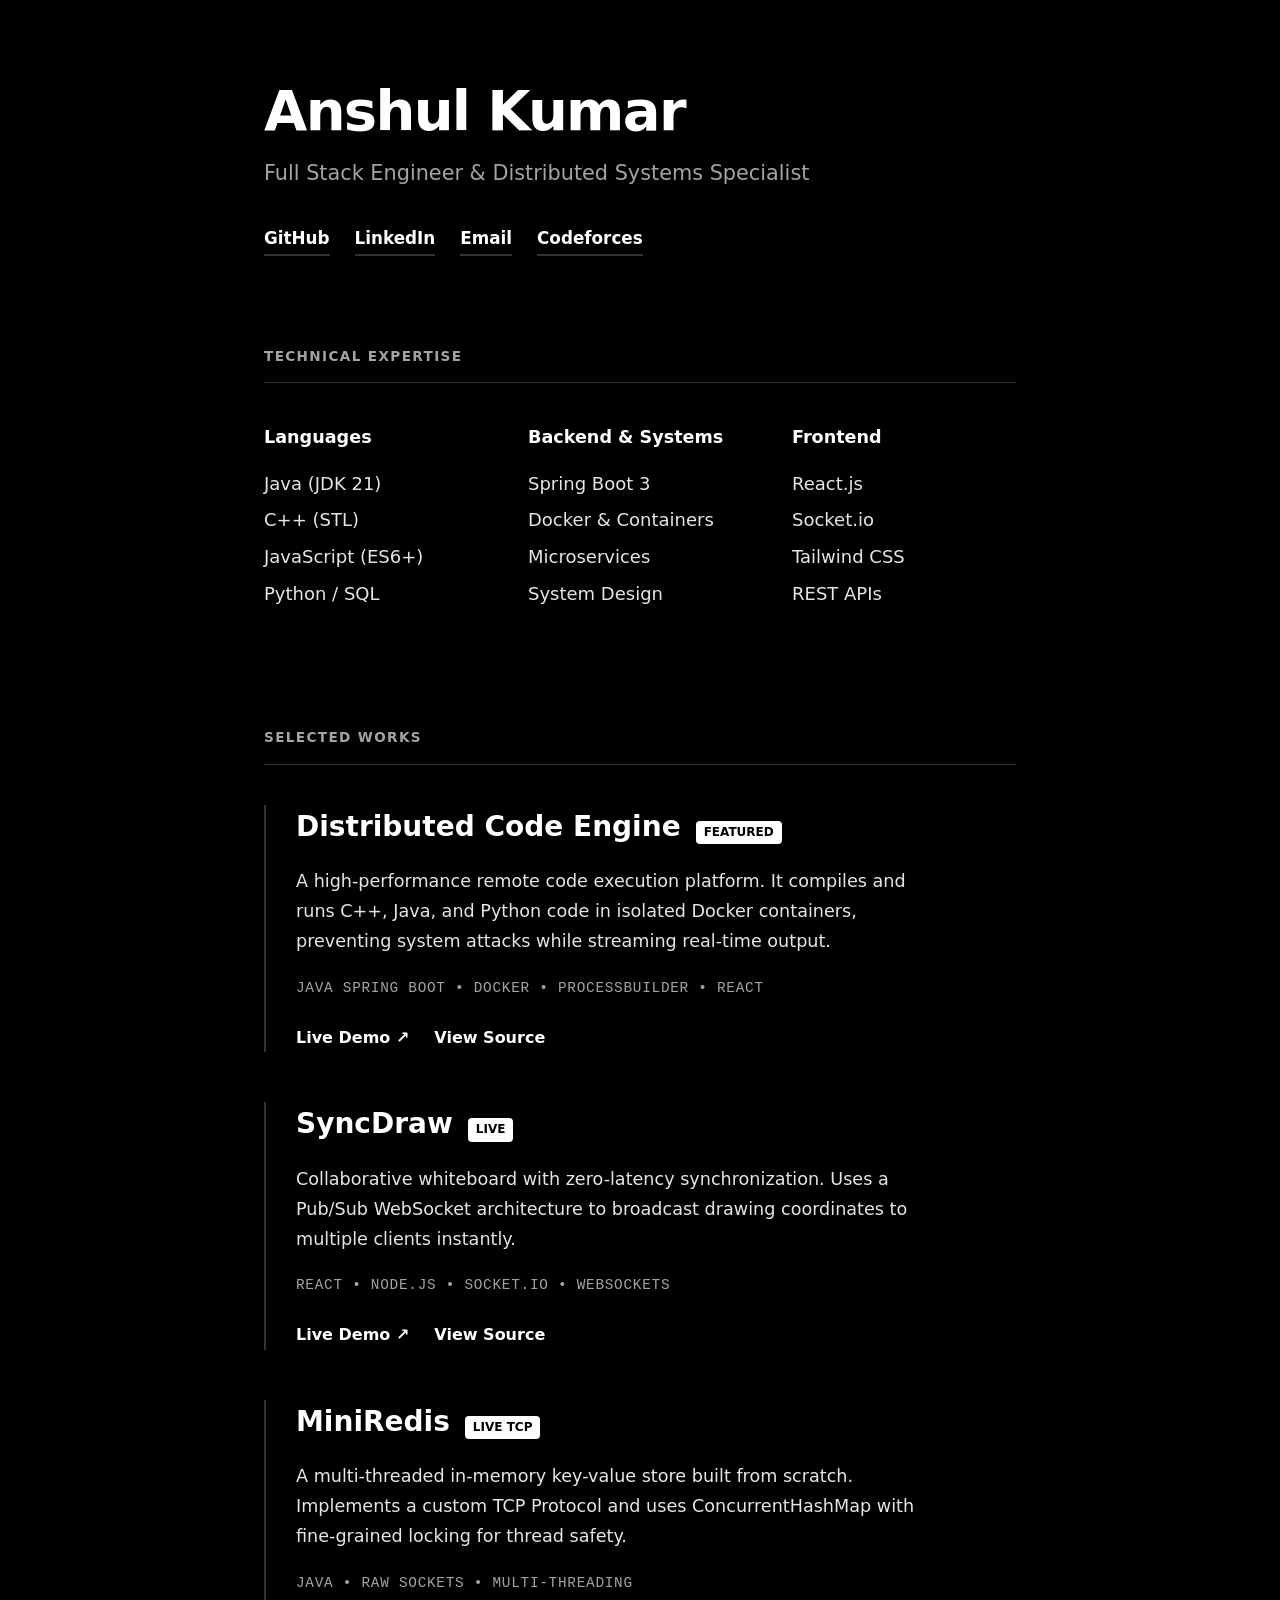
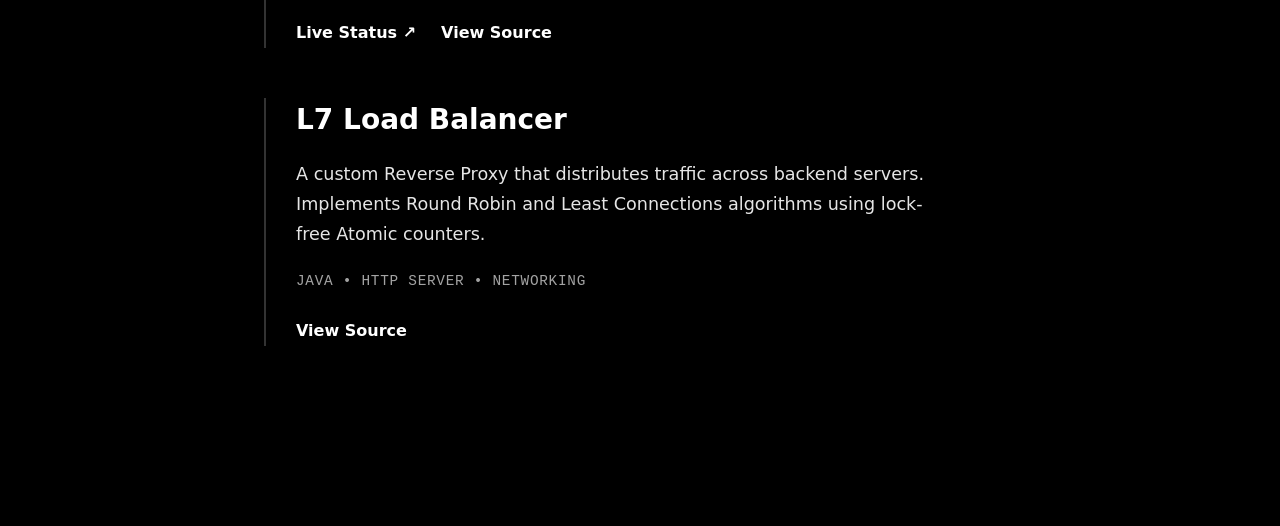
==== commit f5ea401d: "Add MiniRedis live link" ====
--- a/index.html
+++ b/index.html
@@ -269,12 +269,14 @@
             <div class="project-card">
                 <div class="project-header">
                     <h3 class="project-title">MiniRedis</h3>
+                    <span class="featured-badge">Live TCP</span>
                 </div>
                 <p class="project-desc">
                     A multi-threaded in-memory key-value store built from scratch. Implements a custom TCP Protocol and uses ConcurrentHashMap with fine-grained locking for thread safety.
                 </p>
                 <div class="tech-stack">Java • Raw Sockets • Multi-threading</div>
                 <div class="links">
+                    <a href="https://miniredis.onrender.com" target="_blank" class="link-btn">Live Status ↗</a>
                     <a href="https://github.com/anshullakra007/MiniRedis" target="_blank" class="link-btn">View Source</a>
                 </div>
             </div>
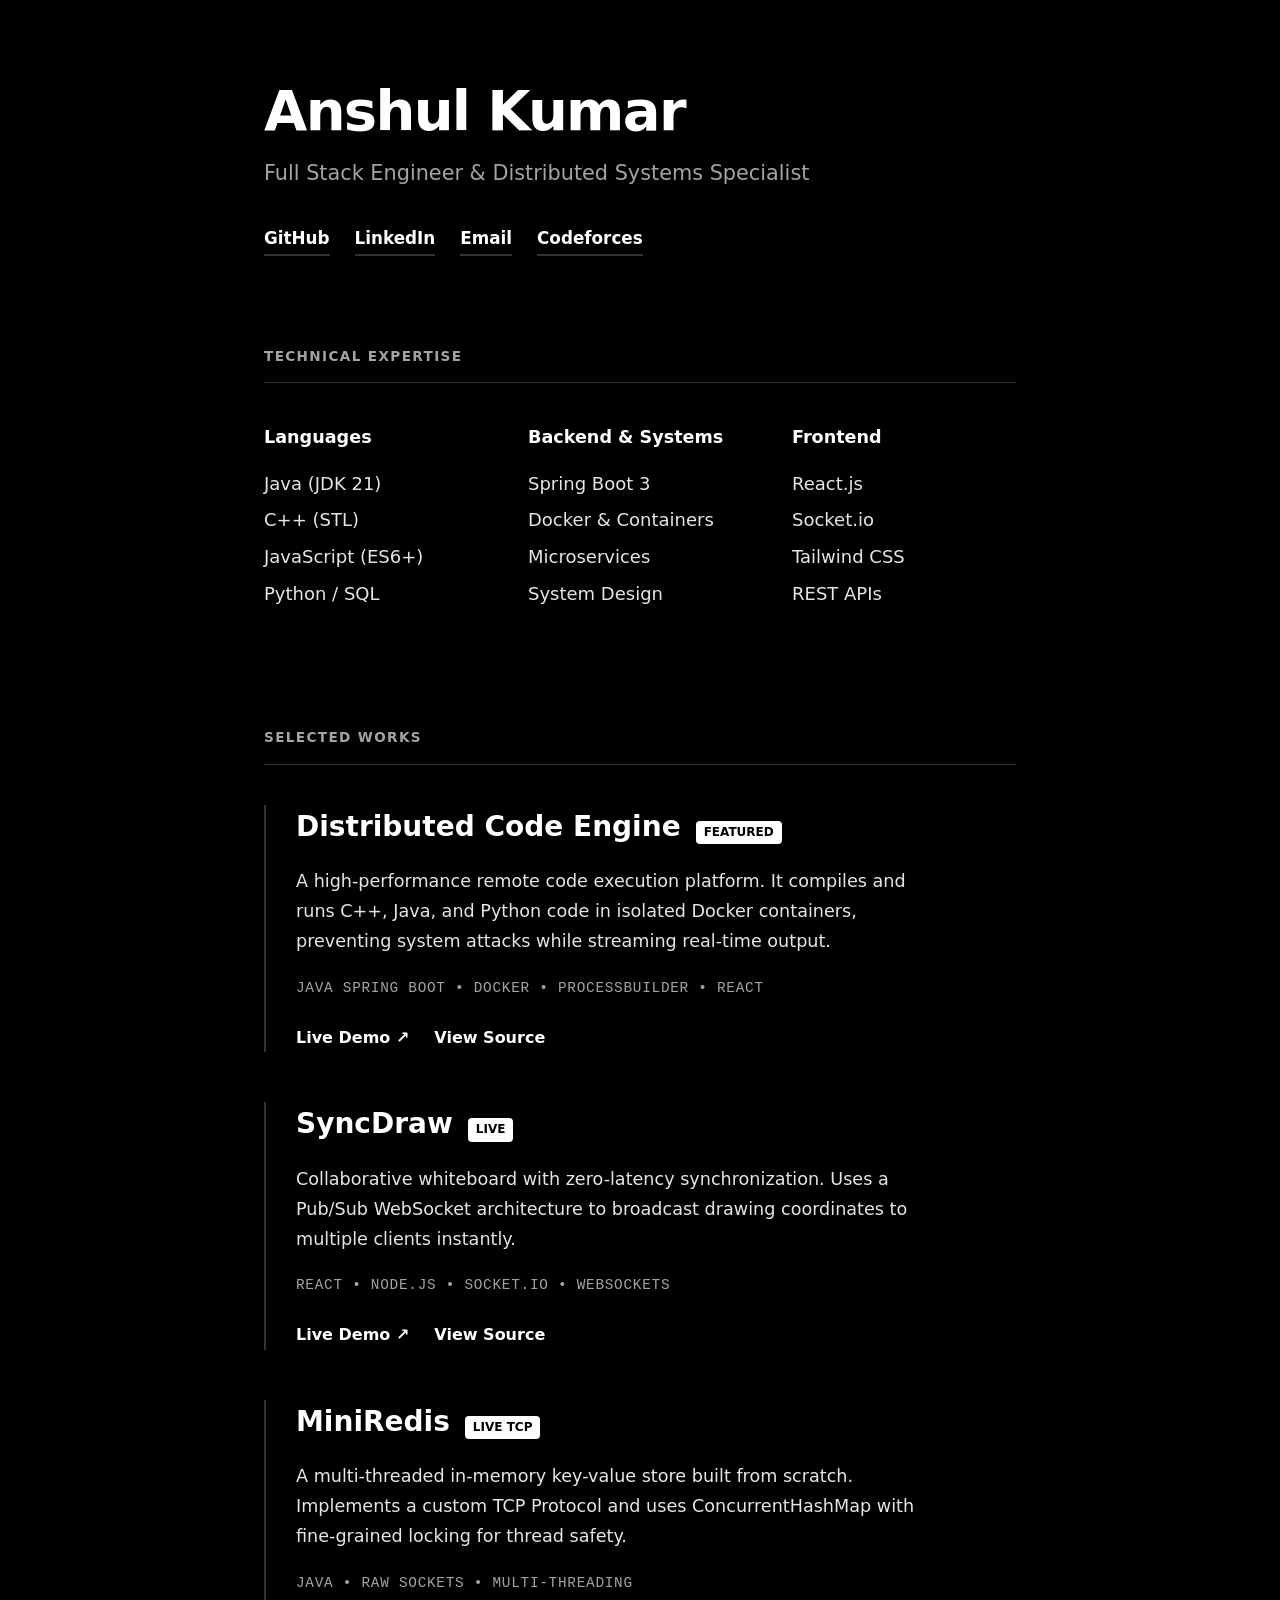
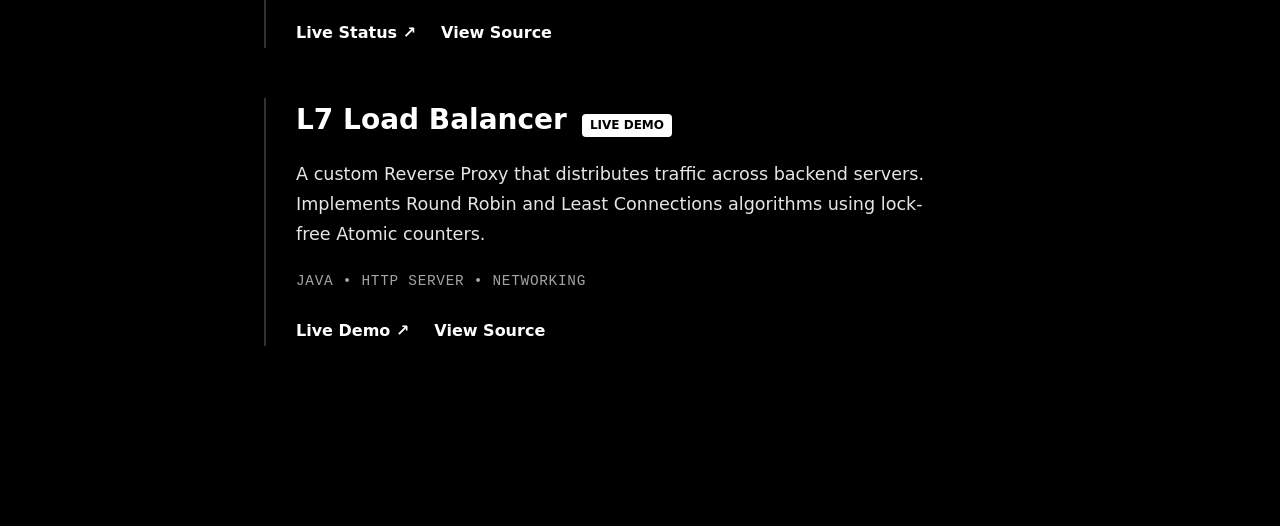
==== commit b28e4809: "Add Load Balancer live link" ====
--- a/index.html
+++ b/index.html
@@ -284,12 +284,14 @@
             <div class="project-card">
                 <div class="project-header">
                     <h3 class="project-title">L7 Load Balancer</h3>
+                    <span class="featured-badge">Live Demo</span>
                 </div>
                 <p class="project-desc">
                     A custom Reverse Proxy that distributes traffic across backend servers. Implements Round Robin and Least Connections algorithms using lock-free Atomic counters.
                 </p>
                 <div class="tech-stack">Java • HTTP Server • Networking</div>
                 <div class="links">
+                    <a href="https://loadbalancer-sgfp.onrender.com" target="_blank" class="link-btn">Live Demo ↗</a>
                     <a href="https://github.com/anshullakra007/LoadBalancer" target="_blank" class="link-btn">View Source</a>
                 </div>
             </div>
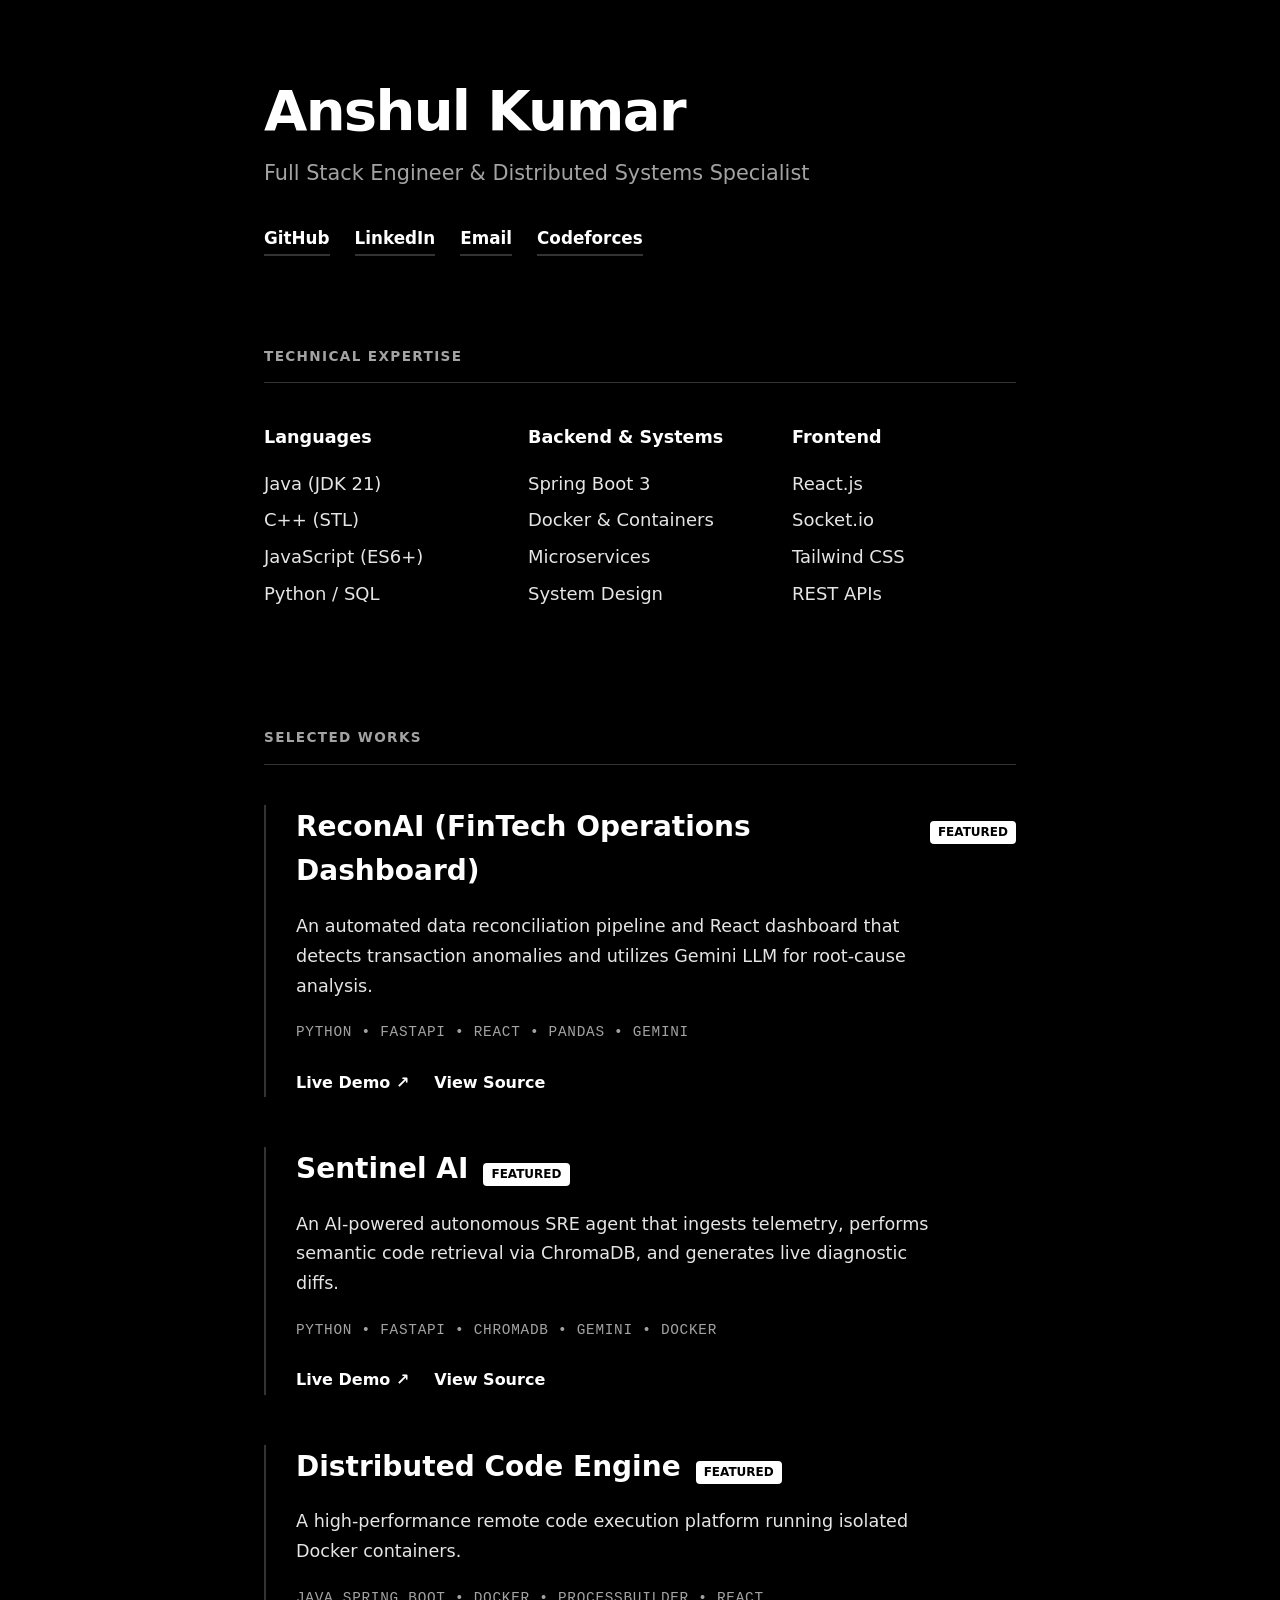
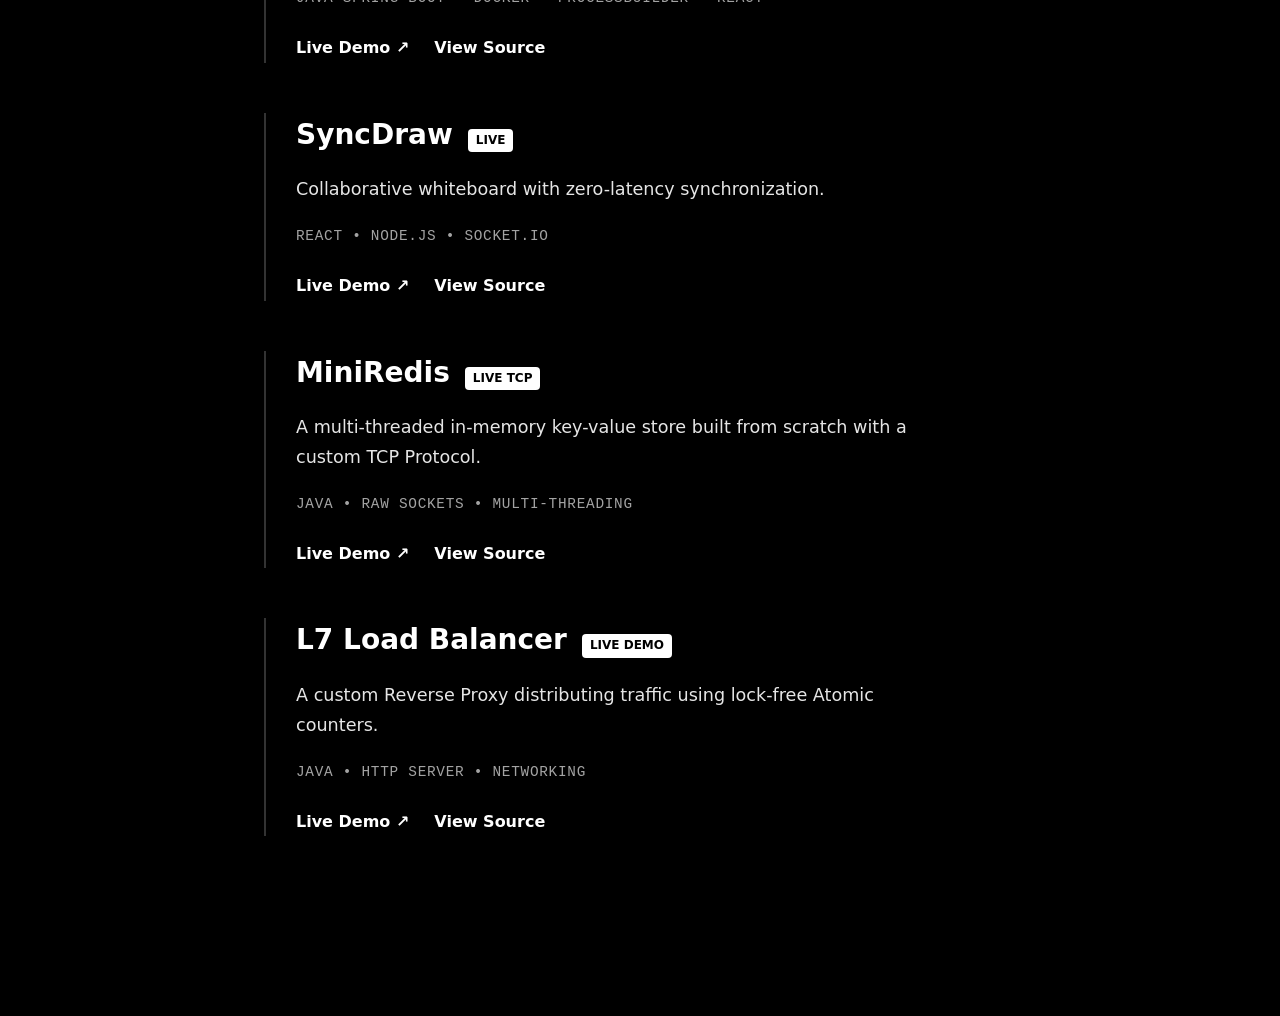
==== commit 5c9939be: "feat: Update portfolio with ReconAI and Sentinel AI flagship projects" ====
--- a/index.html
+++ b/index.html
@@ -234,15 +234,45 @@
 
     <section>
         <h2>Selected Works</h2>
-        <div class="project-list">
+                <div class="project-list">
+
+            <div class="project-card">
+                <div class="project-header">
+                    <h3 class="project-title">ReconAI (FinTech Operations Dashboard)</h3>
+                    <span class="featured-badge">FEATURED</span>
+                </div>
+                <p class="project-desc">
+                    An automated data reconciliation pipeline and React dashboard that detects transaction anomalies and utilizes Gemini LLM for root-cause analysis.
+                </p>
+                <div class="tech-stack">Python • FastAPI • React • Pandas • Gemini</div>
+                <div class="links">
+                    <a href="https://github.com/anshullakra007/ReconAI" target="_blank" class="link-btn">Live Demo ↗</a>
+                    <a href="https://github.com/anshullakra007/ReconAI" target="_blank" class="link-btn">View Source</a>
+                </div>
+            </div>
+
+            <div class="project-card">
+                <div class="project-header">
+                    <h3 class="project-title">Sentinel AI</h3>
+                    <span class="featured-badge">FEATURED</span>
+                </div>
+                <p class="project-desc">
+                    An AI-powered autonomous SRE agent that ingests telemetry, performs semantic code retrieval via ChromaDB, and generates live diagnostic diffs.
+                </p>
+                <div class="tech-stack">Python • FastAPI • ChromaDB • Gemini • Docker</div>
+                <div class="links">
+                    <a href="https://github.com/anshullakra007/sentinel-ai" target="_blank" class="link-btn">Live Demo ↗</a>
+                    <a href="https://github.com/anshullakra007/sentinel-ai" target="_blank" class="link-btn">View Source</a>
+                </div>
+            </div>
 
             <div class="project-card">
                 <div class="project-header">
                     <h3 class="project-title">Distributed Code Engine</h3>
-                    <span class="featured-badge">Featured</span>
-                </div>
-                <p class="project-desc">
-                    A high-performance remote code execution platform. It compiles and runs C++, Java, and Python code in isolated Docker containers, preventing system attacks while streaming real-time output.
+                    <span class="featured-badge">FEATURED</span>
+                </div>
+                <p class="project-desc">
+                    A high-performance remote code execution platform running isolated Docker containers.
                 </p>
                 <div class="tech-stack">Java Spring Boot • Docker • ProcessBuilder • React</div>
                 <div class="links">
@@ -254,12 +284,12 @@
             <div class="project-card">
                 <div class="project-header">
                     <h3 class="project-title">SyncDraw</h3>
-                    <span class="featured-badge">Live</span>
-                </div>
-                <p class="project-desc">
-                    Collaborative whiteboard with zero-latency synchronization. Uses a Pub/Sub WebSocket architecture to broadcast drawing coordinates to multiple clients instantly.
-                </p>
-                <div class="tech-stack">React • Node.js • Socket.io • WebSockets</div>
+                    <span class="featured-badge">LIVE</span>
+                </div>
+                <p class="project-desc">
+                    Collaborative whiteboard with zero-latency synchronization.
+                </p>
+                <div class="tech-stack">React • Node.js • Socket.io</div>
                 <div class="links">
                     <a href="https://sync-draw-eight.vercel.app/" target="_blank" class="link-btn">Live Demo ↗</a>
                     <a href="https://github.com/anshullakra007/syncdraw" target="_blank" class="link-btn">View Source</a>
@@ -269,14 +299,14 @@
             <div class="project-card">
                 <div class="project-header">
                     <h3 class="project-title">MiniRedis</h3>
-                    <span class="featured-badge">Live TCP</span>
-                </div>
-                <p class="project-desc">
-                    A multi-threaded in-memory key-value store built from scratch. Implements a custom TCP Protocol and uses ConcurrentHashMap with fine-grained locking for thread safety.
+                    <span class="featured-badge">LIVE TCP</span>
+                </div>
+                <p class="project-desc">
+                    A multi-threaded in-memory key-value store built from scratch with a custom TCP Protocol.
                 </p>
                 <div class="tech-stack">Java • Raw Sockets • Multi-threading</div>
                 <div class="links">
-                    <a href="https://miniredis.onrender.com" target="_blank" class="link-btn">Live Status ↗</a>
+                    <a href="https://miniredis.onrender.com" target="_blank" class="link-btn">Live Demo ↗</a>
                     <a href="https://github.com/anshullakra007/MiniRedis" target="_blank" class="link-btn">View Source</a>
                 </div>
             </div>
@@ -284,10 +314,10 @@
             <div class="project-card">
                 <div class="project-header">
                     <h3 class="project-title">L7 Load Balancer</h3>
-                    <span class="featured-badge">Live Demo</span>
-                </div>
-                <p class="project-desc">
-                    A custom Reverse Proxy that distributes traffic across backend servers. Implements Round Robin and Least Connections algorithms using lock-free Atomic counters.
+                    <span class="featured-badge">LIVE DEMO</span>
+                </div>
+                <p class="project-desc">
+                    A custom Reverse Proxy distributing traffic using lock-free Atomic counters.
                 </p>
                 <div class="tech-stack">Java • HTTP Server • Networking</div>
                 <div class="links">
